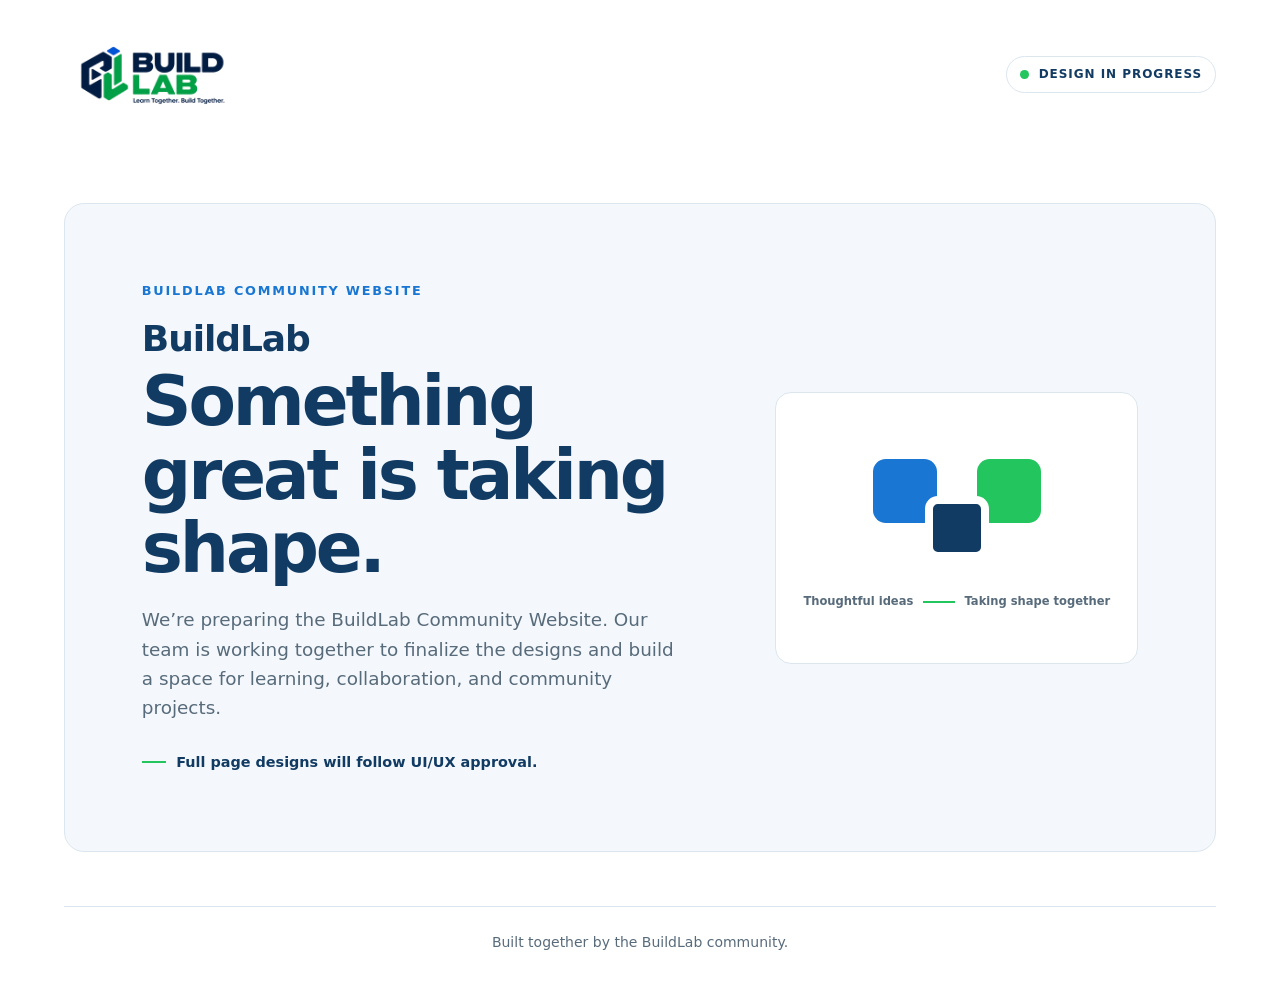
==== index.html @ 578b99a9 "Set up initial BuildLab website frontend" ====
<!doctype html>
<html lang="en">
  <head>
    <meta charset="utf-8">
    <meta name="viewport" content="width=device-width, initial-scale=1">
    <meta name="description" content="The BuildLab Community Website is being prepared while the team finalizes its designs.">
    <title>BuildLab Community Website | In Development</title>
    <link rel="stylesheet" href="css/style.css">
    <script src="js/script.js" defer></script>
  </head>
  <body>
    <div class="page-shell">
      <header class="site-header container">
        <a class="brand" href="index.html" aria-label="BuildLab home">
          <img src="assets/images/BUILD LAB LOGO.png" alt="BuildLab">
        </a>
        <span class="status-label">
          <span class="status-indicator" aria-hidden="true"></span>
          Design in progress
        </span>
      </header>

      <main class="container main-content">
        <section class="welcome-panel" aria-labelledby="welcome-title">
          <div class="welcome-copy">
            <p class="eyebrow">BuildLab Community Website</p>
            <h1>BuildLab</h1>
            <h2 class="welcome-title" id="welcome-title">Something great is taking shape.</h2>
            <p class="welcome-message">
              We’re preparing the BuildLab Community Website. Our team is working together to finalize the designs and build a space for learning, collaboration, and community projects.
            </p>
            <p class="approval-note">Full page designs will follow UI/UX approval.</p>
          </div>

          <div class="welcome-visual" aria-hidden="true">
            <div class="visual-mark visual-mark-blue"></div>
            <div class="visual-mark visual-mark-green"></div>
            <div class="visual-mark visual-mark-navy"></div>
            <div class="visual-caption">
              <span>Thoughtful ideas</span>
              <span class="caption-line"></span>
              <span>Taking shape together</span>
            </div>
          </div>
        </section>
      </main>

      <footer class="site-footer container">
        <p>Built together by the BuildLab community.</p>
      </footer>
    </div>
  </body>
</html>
---- css/style.css ----
:root {
  --color-navy: #123b63;
  --color-blue: #1976d2;
  --color-green: #22c55e;
  --color-white: #ffffff;
  --color-muted: #586b7b;
  --color-surface: #f4f8fc;
  --color-border: #dce6ef;

  color-scheme: light;
  font-family: system-ui, -apple-system, BlinkMacSystemFont, "Segoe UI", sans-serif;
  color: var(--color-navy);
  background-color: var(--color-white);
}

*,
*::before,
*::after {
  box-sizing: border-box;
}

body {
  min-height: 100vh;
  margin: 0;
  line-height: 1.6;
}

a {
  color: var(--color-blue);
}

a:focus-visible {
  outline: 3px solid var(--color-green);
  outline-offset: 4px;
}

.page-shell {
  display: flex;
  min-height: 100vh;
  min-height: 100svh;
  flex-direction: column;
}

.container {
  width: min(100% - 3rem, 72rem);
  margin-inline: auto;
}

.site-header {
  display: flex;
  min-height: 7.5rem;
  align-items: center;
  justify-content: space-between;
  gap: 1.5rem;
  padding-block: 1rem;
}

.brand {
  display: inline-flex;
  max-width: 11rem;
}

.brand img {
  display: block;
  width: 100%;
  height: auto;
}

.status-label {
  display: inline-flex;
  align-items: center;
  gap: 0.6rem;
  padding: 0.5rem 0.8rem;
  border: 1px solid var(--color-border);
  border-radius: 999px;
  background-color: var(--color-white);
  color: var(--color-navy);
  font-size: 0.75rem;
  font-weight: 700;
  letter-spacing: 0.08em;
  text-transform: uppercase;
}

.status-indicator {
  width: 0.55rem;
  height: 0.55rem;
  flex: 0 0 auto;
  border-radius: 50%;
  background-color: var(--color-green);
}

.main-content {
  display: grid;
  flex: 1;
  align-content: center;
  padding-block: clamp(2rem, 6vh, 4rem);
}

.welcome-panel {
  display: grid;
  grid-template-columns: minmax(0, 1.2fr) minmax(15rem, 0.8fr);
  align-items: center;
  gap: clamp(2rem, 7vw, 6rem);
  padding: clamp(2rem, 6vw, 5rem);
  border: 1px solid var(--color-border);
  border-radius: 1.25rem;
  background-color: var(--color-surface);
}

.welcome-copy {
  max-width: 40rem;
}

.eyebrow {
  margin: 0 0 1rem;
  color: var(--color-blue);
  font-size: 0.8rem;
  font-weight: 700;
  letter-spacing: 0.14em;
  text-transform: uppercase;
}

.welcome-copy h1 {
  margin: 0 0 0.4rem;
  font-size: clamp(1.75rem, 3vw, 2.25rem);
  letter-spacing: -0.03em;
  line-height: 1.15;
}

.welcome-title {
  max-width: 15ch;
  margin: 0 0 1.25rem;
  color: var(--color-navy);
  font-size: clamp(2.5rem, 5.4vw, 4.5rem);
  letter-spacing: -0.045em;
  line-height: 1.06;
}

h1 {
  max-width: 15ch;
  margin: 0 0 1.25rem;
  color: var(--color-navy);
  font-size: clamp(2.5rem, 5.4vw, 4.5rem);
  letter-spacing: -0.045em;
  line-height: 1.06;
}

.welcome-message {
  max-width: 58ch;
  margin: 0;
  color: var(--color-muted);
  font-size: clamp(1rem, 1.5vw, 1.15rem);
}

.approval-note {
  display: inline-flex;
  align-items: center;
  gap: 0.65rem;
  margin: 1.75rem 0 0;
  color: var(--color-navy);
  font-size: 0.9rem;
  font-weight: 600;
}

.approval-note::before {
  width: 1.5rem;
  height: 2px;
  background-color: var(--color-green);
  content: "";
}

.welcome-visual {
  display: grid;
  min-height: 17rem;
  grid-template-columns: repeat(6, 1fr);
  grid-template-rows: repeat(6, 1fr);
  align-items: center;
  justify-items: center;
  padding: 1.5rem;
  border: 1px solid var(--color-border);
  border-radius: 1rem;
  background-color: var(--color-white);
}

.visual-mark {
  width: clamp(2.5rem, 5vw, 4.25rem);
  aspect-ratio: 1;
  border-radius: 0.8rem;
}

.visual-mark-blue {
  grid-area: 2 / 2 / 4 / 4;
  background-color: var(--color-blue);
}

.visual-mark-green {
  grid-area: 2 / 4 / 4 / 6;
  background-color: var(--color-green);
}

.visual-mark-navy {
  grid-area: 3 / 3 / 5 / 5;
  border: 0.5rem solid var(--color-white);
  background-color: var(--color-navy);
}

.visual-caption {
  display: flex;
  grid-area: 5 / 1 / 7 / 7;
  align-items: center;
  justify-content: center;
  gap: 0.6rem;
  color: var(--color-muted);
  font-size: 0.72rem;
  font-weight: 600;
  text-align: center;
}

.caption-line {
  width: clamp(1rem, 3vw, 2rem);
  height: 2px;
  flex: 0 0 auto;
  background-color: var(--color-green);
}

.site-footer {
  padding-block: 1.5rem 2rem;
  border-top: 1px solid var(--color-border);
  color: var(--color-muted);
  font-size: 0.875rem;
  text-align: center;
}

.site-footer p {
  margin: 0;
}

.placeholder-content {
  width: min(100%, 48rem);
  justify-self: center;
  padding: clamp(2rem, 6vw, 4rem);
  border: 1px solid var(--color-border);
  border-radius: 1.25rem;
  background-color: var(--color-surface);
}

.placeholder-content h1 {
  font-size: clamp(2.25rem, 5vw, 3.5rem);
}

.placeholder-content p:last-child {
  margin: 0;
  color: var(--color-muted);
  font-size: 1.05rem;
}

@media (max-width: 48rem) {
  .welcome-panel {
    grid-template-columns: 1fr;
  }

  .welcome-visual {
    min-height: 14rem;
  }
}

@media (max-width: 36rem) {
  .container {
    width: min(100% - 2rem, 72rem);
  }

  .site-header {
    min-height: 6.25rem;
    align-items: center;
  }

  .brand {
    max-width: 8.5rem;
  }

  .status-label {
    gap: 0.45rem;
    padding: 0.45rem 0.6rem;
    font-size: 0.65rem;
    letter-spacing: 0.05em;
  }

  .main-content {
    padding-block: 1.5rem 2.5rem;
  }

  .welcome-panel {
    gap: 2rem;
    padding: 1.5rem;
    border-radius: 1rem;
  }

  .welcome-visual {
    min-height: 12rem;
    padding: 1rem;
  }

  .visual-caption {
    flex-wrap: wrap;
    font-size: 0.68rem;
  }

  .placeholder-content {
    padding: 1.5rem;
  }
}
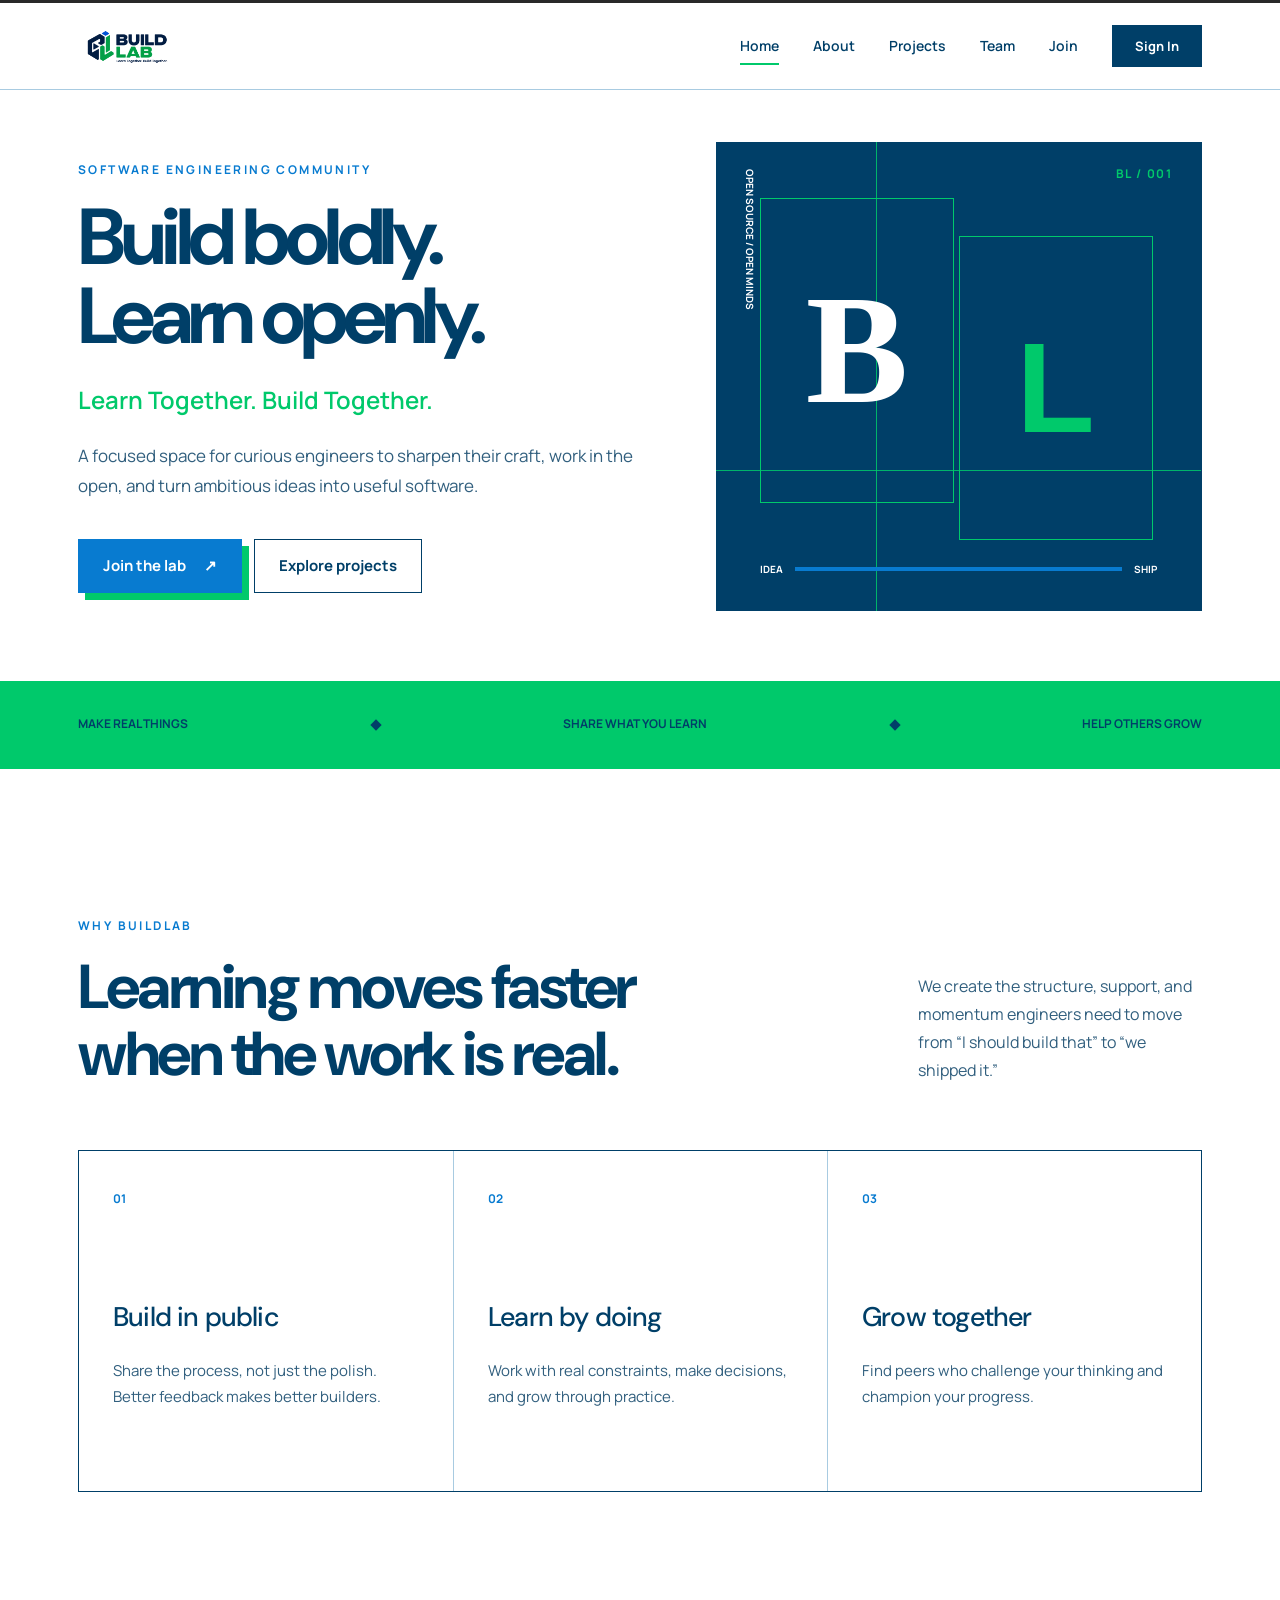
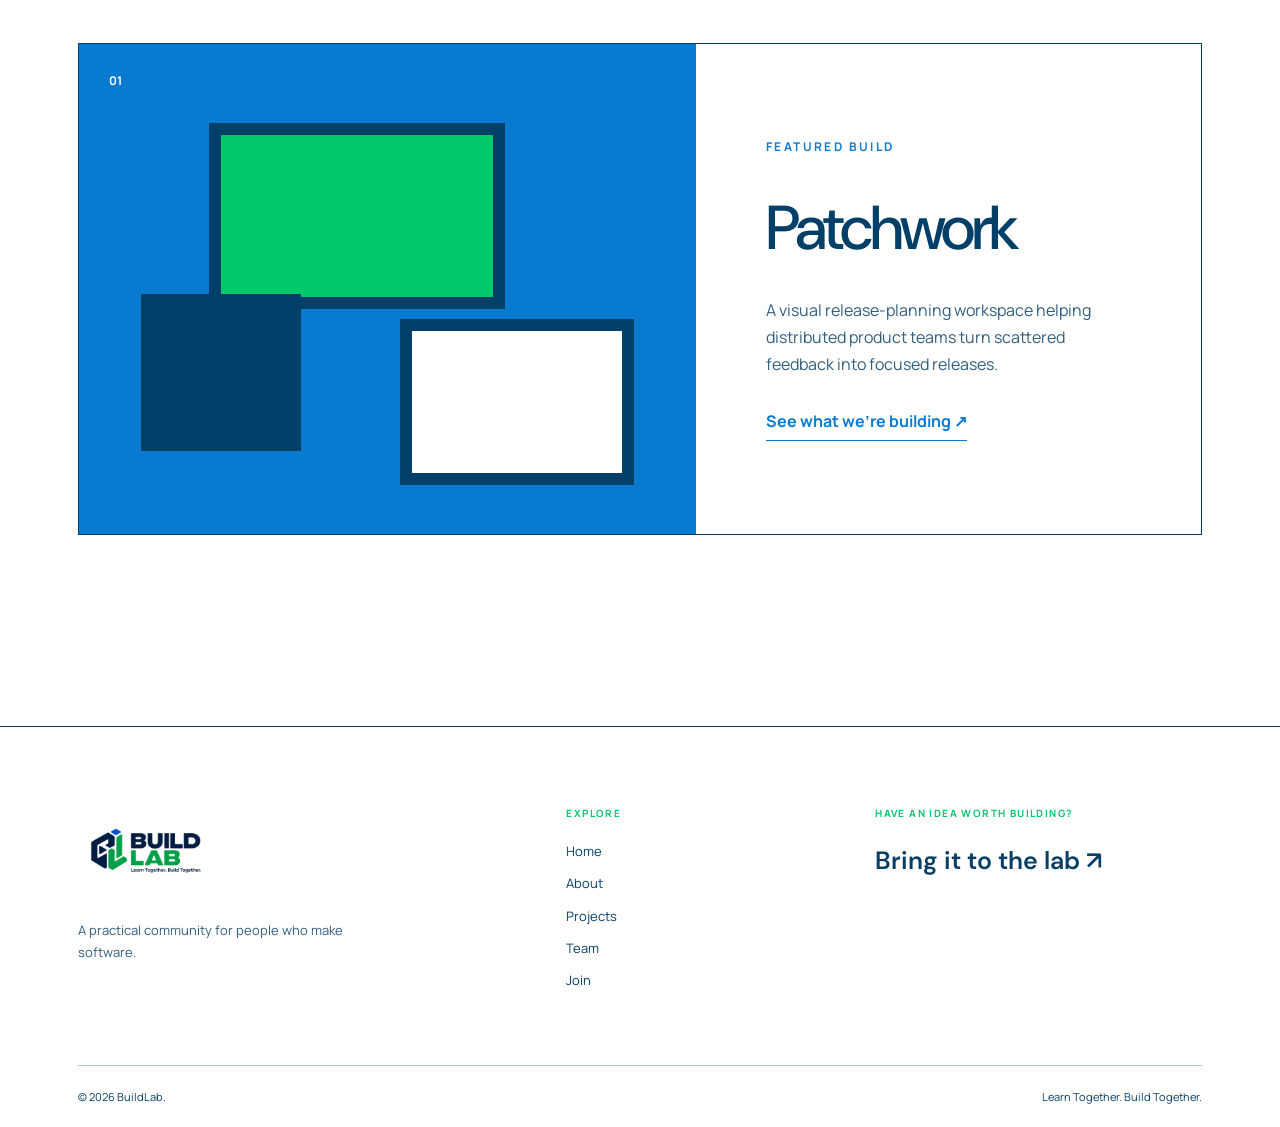
==== commit dd3ea097: "Build responsive homepage and shared CSS system" ====
--- a/index.html
+++ b/index.html
@@ -3,51 +3,67 @@
   <head>
     <meta charset="utf-8">
     <meta name="viewport" content="width=device-width, initial-scale=1">
-    <meta name="description" content="The BuildLab Community Website is being prepared while the team finalizes its designs.">
-    <title>BuildLab Community Website | In Development</title>
+    <meta name="description" content="BuildLab is a practical software engineering community where people learn openly and build real products together.">
+    <title>BuildLab — Learn Together. Build Together.</title>
+    <link rel="preconnect" href="https://fonts.googleapis.com">
+    <link rel="preconnect" href="https://fonts.gstatic.com" crossorigin>
+    <link href="https://fonts.googleapis.com/css2?family=DM+Sans:wght@400;500;600;700&family=Manrope:wght@400;500;600;700&display=swap" rel="stylesheet">
     <link rel="stylesheet" href="css/style.css">
     <script src="js/script.js" defer></script>
   </head>
-  <body>
-    <div class="page-shell">
-      <header class="site-header container">
-        <a class="brand" href="index.html" aria-label="BuildLab home">
-          <img src="assets/images/BUILD LAB LOGO.png" alt="BuildLab">
-        </a>
-        <span class="status-label">
-          <span class="status-indicator" aria-hidden="true"></span>
-          Design in progress
-        </span>
-      </header>
-
-      <main class="container main-content">
-        <section class="welcome-panel" aria-labelledby="welcome-title">
-          <div class="welcome-copy">
-            <p class="eyebrow">BuildLab Community Website</p>
-            <h1>BuildLab</h1>
-            <h2 class="welcome-title" id="welcome-title">Something great is taking shape.</h2>
-            <p class="welcome-message">
-              We’re preparing the BuildLab Community Website. Our team is working together to finalize the designs and build a space for learning, collaboration, and community projects.
-            </p>
-            <p class="approval-note">Full page designs will follow UI/UX approval.</p>
+  <body class="home-page">
+    <a class="skip-link" href="#main-content">Skip to content</a>
+    <header class="bl-header">
+      <div class="bl-container bl-header__inner">
+        <a class="bl-logo" href="index.html" aria-label="BuildLab home"><img src="assets/images/BUILD LAB LOGO.png" alt="BuildLab — Learn Together. Build Together."></a>
+        <button class="bl-menu-toggle" type="button" aria-expanded="false" aria-controls="primary-navigation"><span class="sr-only">Open navigation</span><span></span><span></span><span></span></button>
+        <nav class="bl-nav" id="primary-navigation" aria-label="Primary navigation">
+          <a class="bl-nav__link is-active" href="index.html" aria-current="page">Home</a><a class="bl-nav__link" href="about.html">About</a><a class="bl-nav__link" href="projects.html">Projects</a><a class="bl-nav__link" href="team.html">Team</a><a class="bl-nav__link" href="join.html">Join</a><a class="bl-button bl-button--nav" href="join.html">Sign In</a>
+        </nav>
+      </div>
+    </header>
+    <main id="main-content">
+      <section class="bl-hero bl-section">
+        <div class="bl-container bl-hero__grid">
+          <div class="bl-hero__copy">
+            <p class="bl-kicker">Software engineering community</p>
+            <h1>Build boldly.<br>Learn openly.</h1>
+            <p class="bl-hero__tagline">Learn Together. Build Together.</p>
+            <p class="bl-hero__description">A focused space for curious engineers to sharpen their craft, work in the open, and turn ambitious ideas into useful software.</p>
+            <div class="bl-actions"><a class="bl-button bl-button--primary" href="join.html">Join the lab <span aria-hidden="true">↗</span></a><a class="bl-button bl-button--secondary" href="projects.html">Explore projects</a></div>
           </div>
-
-          <div class="welcome-visual" aria-hidden="true">
-            <div class="visual-mark visual-mark-blue"></div>
-            <div class="visual-mark visual-mark-green"></div>
-            <div class="visual-mark visual-mark-navy"></div>
-            <div class="visual-caption">
-              <span>Thoughtful ideas</span>
-              <span class="caption-line"></span>
-              <span>Taking shape together</span>
-            </div>
+          <div class="bl-hero-art" aria-hidden="true">
+            <span class="bl-hero-art__code">BL / 001</span><span class="bl-hero-art__side">Open source / open minds</span>
+            <div class="bl-hero-art__tile bl-hero-art__tile--b"><span>B</span></div><div class="bl-hero-art__tile bl-hero-art__tile--l"><span>L</span></div>
+            <div class="bl-hero-art__axis"><span>Idea</span><i></i><span>Ship</span></div>
           </div>
-        </section>
-      </main>
-
-      <footer class="site-footer container">
-        <p>Built together by the BuildLab community.</p>
-      </footer>
-    </div>
+        </div>
+      </section>
+      <div class="bl-principles" aria-label="BuildLab principles"><div class="bl-container bl-principles__inner"><span>Make real things</span><i aria-hidden="true"></i><span>Share what you learn</span><i aria-hidden="true"></i><span>Help others grow</span></div></div>
+      <section class="bl-section bl-why" aria-labelledby="why-title">
+        <div class="bl-container">
+          <div class="bl-section-heading"><div><p class="bl-kicker">Why BuildLab</p><h2 id="why-title">Learning moves faster<br>when the work is real.</h2></div><p>We create the structure, support, and momentum engineers need to move from “I should build that” to “we shipped it.”</p></div>
+          <div class="bl-value-grid">
+            <article class="bl-value-card"><span class="bl-value-card__number">01</span><h3>Build in public</h3><p>Share the process, not just the polish. Better feedback makes better builders.</p></article>
+            <article class="bl-value-card"><span class="bl-value-card__number">02</span><h3>Learn by doing</h3><p>Work with real constraints, make decisions, and grow through practice.</p></article>
+            <article class="bl-value-card"><span class="bl-value-card__number">03</span><h3>Grow together</h3><p>Find peers who challenge your thinking and champion your progress.</p></article>
+          </div>
+        </div>
+      </section>
+      <section class="bl-section bl-featured" aria-labelledby="featured-title">
+        <div class="bl-container"><article class="bl-feature-card">
+          <div class="bl-feature-card__visual" aria-hidden="true"><span class="bl-feature-card__number">01</span><div class="bl-shape bl-shape--green"></div><div class="bl-shape bl-shape--navy"></div><div class="bl-shape bl-shape--outline"></div></div>
+          <div class="bl-feature-card__content"><p class="bl-kicker">Featured build</p><h2 id="featured-title">Patchwork</h2><p>A visual release-planning workspace helping distributed product teams turn scattered feedback into focused releases.</p><a class="bl-text-link" href="projects.html">See what we’re building <span aria-hidden="true">↗</span></a></div>
+        </article></div>
+      </section>
+    </main>
+    <footer class="bl-footer">
+      <div class="bl-container bl-footer__grid">
+        <div class="bl-footer__brand"><img src="assets/images/BUILD LAB LOGO.png" alt="BuildLab"><p>A practical community for people who make software.</p></div>
+        <div class="bl-footer__links"><p class="bl-footer__label">Explore</p><a href="index.html">Home</a><a href="about.html">About</a><a href="projects.html">Projects</a><a href="team.html">Team</a><a href="join.html">Join</a></div>
+        <div class="bl-footer__cta"><p class="bl-footer__label">Have an idea worth building?</p><a href="join.html">Bring it to the lab <span aria-hidden="true">↗</span></a></div>
+      </div>
+      <div class="bl-container bl-footer__bottom"><span>© 2026 BuildLab.</span><span>Learn Together. Build Together.</span></div>
+    </footer>
   </body>
 </html>
--- a/css/style.css
+++ b/css/style.css
@@ -1,311 +1,1589 @@
+/* =========================
+   1. RESET AND VARIABLES
+========================= */
+
 :root {
-  --color-navy: #123b63;
-  --color-blue: #1976d2;
-  --color-green: #22c55e;
-  --color-white: #ffffff;
-  --color-muted: #586b7b;
-  --color-surface: #f4f8fc;
-  --color-border: #dce6ef;
-
-  color-scheme: light;
-  font-family: system-ui, -apple-system, BlinkMacSystemFont, "Segoe UI", sans-serif;
-  color: var(--color-navy);
-  background-color: var(--color-white);
-}
-
-*,
-*::before,
-*::after {
-  box-sizing: border-box;
+    --bg: #F3F7FC;
+    --surface: #FFFFFF;
+    --purple: #2378CC;
+    --violet: #155E9B;
+    --blue: #2378CC;
+    --pink: #22C55E;
+    --text: #153B5C;
+    --muted: #637789;
+    --border: rgba(21, 59, 92, 0.16);
+}
+
+* {
+    margin: 0;
+    padding: 0;
+    box-sizing: border-box;
+}
+
+html {
+    scroll-behavior: smooth;
 }
 
 body {
-  min-height: 100vh;
-  margin: 0;
-  line-height: 1.6;
+    background: var(--bg);
+    color: var(--text);
+    font-family: Arial, sans-serif;
+    overflow-x: hidden;
 }
 
 a {
-  color: var(--color-blue);
-}
-
-a:focus-visible {
-  outline: 3px solid var(--color-green);
-  outline-offset: 4px;
-}
-
-.page-shell {
-  display: flex;
-  min-height: 100vh;
-  min-height: 100svh;
-  flex-direction: column;
-}
-
-.container {
-  width: min(100% - 3rem, 72rem);
-  margin-inline: auto;
-}
-
-.site-header {
-  display: flex;
-  min-height: 7.5rem;
-  align-items: center;
-  justify-content: space-between;
-  gap: 1.5rem;
-  padding-block: 1rem;
-}
-
-.brand {
-  display: inline-flex;
-  max-width: 11rem;
-}
-
-.brand img {
-  display: block;
-  width: 100%;
-  height: auto;
-}
-
-.status-label {
-  display: inline-flex;
-  align-items: center;
-  gap: 0.6rem;
-  padding: 0.5rem 0.8rem;
-  border: 1px solid var(--color-border);
-  border-radius: 999px;
-  background-color: var(--color-white);
-  color: var(--color-navy);
-  font-size: 0.75rem;
-  font-weight: 700;
-  letter-spacing: 0.08em;
-  text-transform: uppercase;
-}
-
-.status-indicator {
-  width: 0.55rem;
-  height: 0.55rem;
-  flex: 0 0 auto;
-  border-radius: 50%;
-  background-color: var(--color-green);
-}
-
-.main-content {
-  display: grid;
-  flex: 1;
-  align-content: center;
-  padding-block: clamp(2rem, 6vh, 4rem);
-}
-
-.welcome-panel {
-  display: grid;
-  grid-template-columns: minmax(0, 1.2fr) minmax(15rem, 0.8fr);
-  align-items: center;
-  gap: clamp(2rem, 7vw, 6rem);
-  padding: clamp(2rem, 6vw, 5rem);
-  border: 1px solid var(--color-border);
-  border-radius: 1.25rem;
-  background-color: var(--color-surface);
-}
-
-.welcome-copy {
-  max-width: 40rem;
+    color: inherit;
+    text-decoration: none;
+}
+
+button,
+a {
+    -webkit-tap-highlight-color: transparent;
+}
+
+/* =========================
+   2. NAVIGATION
+========================= */
+
+.navbar {
+    width: 100%;
+    min-height: 82px;
+    padding: 20px 7%;
+    display: flex;
+    align-items: center;
+    justify-content: space-between;
+    gap: 25px;
+    position: relative;
+    z-index: 10;
+    border-bottom: 1px solid rgba(21, 59, 92, 0.10);
+}
+
+.logo {
+    display: flex;
+    align-items: center;
+    gap: 9px;
+    font-size: 23px;
+    font-weight: 700;
+    letter-spacing: -1px;
+}
+
+.logo-symbol {
+    color: var(--purple);
+    font-size: 32px;
+    text-shadow: 0 0 20px rgba(35, 120, 204, 0.25);
+}
+
+.nav-links {
+    display: flex;
+    align-items: center;
+    gap: 30px;
+}
+
+.nav-links a {
+    color: var(--muted);
+    font-size: 13px;
+    transition: color 0.3s ease;
+}
+
+.nav-links a:hover,
+.nav-links a.active {
+    color: var(--blue);
+}
+
+.nav-links a.active {
+    border-bottom: 2px solid var(--pink);
+    padding-bottom: 7px;
+}
+
+.nav-cta {
+    border: 1px solid var(--purple);
+    padding: 11px 20px;
+    border-radius: 30px;
+    font-size: 12px;
+    transition: 0.3s ease;
+}
+
+.nav-cta:hover {
+    background: var(--purple);
+    color: #FFFFFF;
+    box-shadow: 0 0 25px rgba(35, 120, 204, 0.2);
+}
+
+/* =========================
+   3. HERO LAYOUT
+========================= */
+
+.hero {
+    min-height: 620px;
+    position: relative;
+    isolation: isolate;
+    display: grid;
+    grid-template-columns: 1fr 1fr;
+    align-items: center;
+    padding: 65px 7%;
+    gap: 30px;
+    overflow: hidden;
+}
+
+.hero::before {
+    content: "";
+    position: absolute;
+    inset: 0;
+    z-index: -2;
+    background:
+        radial-gradient(
+            ellipse at 75% 45%,
+            rgba(35, 120, 204, 0.12),
+            transparent 45%
+        ),
+        radial-gradient(
+            ellipse at 10% 80%,
+            rgba(34, 197, 94, 0.08),
+            transparent 40%
+        );
+}
+
+.hero-content {
+    position: relative;
+    z-index: 2;
+    max-width: 560px;
 }
 
 .eyebrow {
-  margin: 0 0 1rem;
-  color: var(--color-blue);
-  font-size: 0.8rem;
-  font-weight: 700;
-  letter-spacing: 0.14em;
-  text-transform: uppercase;
-}
-
-.welcome-copy h1 {
-  margin: 0 0 0.4rem;
-  font-size: clamp(1.75rem, 3vw, 2.25rem);
-  letter-spacing: -0.03em;
-  line-height: 1.15;
-}
-
-.welcome-title {
-  max-width: 15ch;
-  margin: 0 0 1.25rem;
-  color: var(--color-navy);
-  font-size: clamp(2.5rem, 5.4vw, 4.5rem);
-  letter-spacing: -0.045em;
-  line-height: 1.06;
-}
-
-h1 {
-  max-width: 15ch;
-  margin: 0 0 1.25rem;
-  color: var(--color-navy);
-  font-size: clamp(2.5rem, 5.4vw, 4.5rem);
-  letter-spacing: -0.045em;
-  line-height: 1.06;
-}
-
-.welcome-message {
-  max-width: 58ch;
-  margin: 0;
-  color: var(--color-muted);
-  font-size: clamp(1rem, 1.5vw, 1.15rem);
-}
-
-.approval-note {
-  display: inline-flex;
-  align-items: center;
-  gap: 0.65rem;
-  margin: 1.75rem 0 0;
-  color: var(--color-navy);
-  font-size: 0.9rem;
-  font-weight: 600;
-}
-
-.approval-note::before {
-  width: 1.5rem;
-  height: 2px;
-  background-color: var(--color-green);
-  content: "";
-}
-
-.welcome-visual {
-  display: grid;
-  min-height: 17rem;
-  grid-template-columns: repeat(6, 1fr);
-  grid-template-rows: repeat(6, 1fr);
-  align-items: center;
-  justify-items: center;
-  padding: 1.5rem;
-  border: 1px solid var(--color-border);
-  border-radius: 1rem;
-  background-color: var(--color-white);
-}
-
-.visual-mark {
-  width: clamp(2.5rem, 5vw, 4.25rem);
-  aspect-ratio: 1;
-  border-radius: 0.8rem;
-}
-
-.visual-mark-blue {
-  grid-area: 2 / 2 / 4 / 4;
-  background-color: var(--color-blue);
-}
-
-.visual-mark-green {
-  grid-area: 2 / 4 / 4 / 6;
-  background-color: var(--color-green);
-}
-
-.visual-mark-navy {
-  grid-area: 3 / 3 / 5 / 5;
-  border: 0.5rem solid var(--color-white);
-  background-color: var(--color-navy);
-}
-
-.visual-caption {
-  display: flex;
-  grid-area: 5 / 1 / 7 / 7;
-  align-items: center;
-  justify-content: center;
-  gap: 0.6rem;
-  color: var(--color-muted);
-  font-size: 0.72rem;
-  font-weight: 600;
-  text-align: center;
-}
-
-.caption-line {
-  width: clamp(1rem, 3vw, 2rem);
-  height: 2px;
-  flex: 0 0 auto;
-  background-color: var(--color-green);
-}
-
-.site-footer {
-  padding-block: 1.5rem 2rem;
-  border-top: 1px solid var(--color-border);
-  color: var(--color-muted);
-  font-size: 0.875rem;
-  text-align: center;
-}
-
-.site-footer p {
-  margin: 0;
-}
-
-.placeholder-content {
-  width: min(100%, 48rem);
-  justify-self: center;
-  padding: clamp(2rem, 6vw, 4rem);
-  border: 1px solid var(--color-border);
-  border-radius: 1.25rem;
-  background-color: var(--color-surface);
-}
-
-.placeholder-content h1 {
-  font-size: clamp(2.25rem, 5vw, 3.5rem);
-}
-
-.placeholder-content p:last-child {
-  margin: 0;
-  color: var(--color-muted);
-  font-size: 1.05rem;
-}
-
-@media (max-width: 48rem) {
-  .welcome-panel {
-    grid-template-columns: 1fr;
-  }
-
-  .welcome-visual {
-    min-height: 14rem;
-  }
-}
-
-@media (max-width: 36rem) {
-  .container {
-    width: min(100% - 2rem, 72rem);
-  }
-
-  .site-header {
-    min-height: 6.25rem;
-    align-items: center;
-  }
-
-  .brand {
-    max-width: 8.5rem;
-  }
-
-  .status-label {
-    gap: 0.45rem;
-    padding: 0.45rem 0.6rem;
-    font-size: 0.65rem;
-    letter-spacing: 0.05em;
-  }
-
-  .main-content {
-    padding-block: 1.5rem 2.5rem;
-  }
-
-  .welcome-panel {
-    gap: 2rem;
-    padding: 1.5rem;
-    border-radius: 1rem;
-  }
-
-  .welcome-visual {
-    min-height: 12rem;
-    padding: 1rem;
-  }
-
-  .visual-caption {
+    color: #2378CC;
+    font-size: 10px;
+    letter-spacing: 3px;
+    font-weight: bold;
+    margin-bottom: 27px;
+    display: flex;
+    align-items: center;
+    gap: 10px;
+}
+
+.status-dot {
+    width: 7px;
+    height: 7px;
+    border-radius: 50%;
+    background: #22C55E;
+    box-shadow: 0 0 14px rgba(34, 197, 94, 0.4);
+    animation: pulse 2s infinite;
+}
+
+.hero h1 {
+    font-size: clamp(42px, 5vw, 67px);
+    line-height: 1.08;
+    letter-spacing: -3px;
+    font-weight: 700;
+    color: #153B5C;
+}
+
+.hero h1 span {
+    background: linear-gradient(
+        100deg,
+        #2378CC,
+        #155E9B,
+        #22C55E
+    );
+    -webkit-background-clip: text;
+    background-clip: text;
+    color: transparent;
+}
+
+.hero-description {
+    color: var(--muted);
+    font-size: 15px;
+    line-height: 1.9;
+    margin-top: 25px;
+    max-width: 450px;
+}
+
+.hero-actions {
+    display: flex;
+    align-items: center;
     flex-wrap: wrap;
-    font-size: 0.68rem;
-  }
-
-  .placeholder-content {
-    padding: 1.5rem;
-  }
-}
+    gap: 22px;
+    margin-top: 30px;
+}
+
+.primary-btn {
+    display: inline-flex;
+    gap: 20px;
+    align-items: center;
+    background: linear-gradient(
+        100deg,
+        var(--violet),
+        var(--purple)
+    );
+    color: #FFFFFF;
+    border-radius: 30px;
+    padding: 15px 22px;
+    font-size: 12px;
+    font-weight: bold;
+    box-shadow: 0 0 30px rgba(35, 120, 204, 0.15);
+    transition: transform 0.3s, box-shadow 0.3s;
+}
+
+.primary-btn:hover {
+    transform: translateY(-3px);
+    box-shadow: 0 0 35px rgba(34, 197, 94, 0.22);
+}
+
+.secondary-btn {
+    display: flex;
+    align-items: center;
+    gap: 10px;
+    font-size: 12px;
+    color: #425C72;
+}
+
+.play-icon {
+    display: grid;
+    place-items: center;
+    width: 36px;
+    height: 36px;
+    border: 1px solid rgba(21, 59, 92, 0.3);
+    border-radius: 50%;
+    font-size: 10px;
+    transition: 0.3s;
+}
+
+.secondary-btn:hover .play-icon {
+    border-color: var(--pink);
+    color: var(--pink);
+}
+
+.hero-note {
+    display: flex;
+    align-items: center;
+    gap: 12px;
+    color: #637789;
+    font-size: 9px;
+    letter-spacing: 2px;
+    margin-top: 48px;
+}
+
+.note-line {
+    width: 32px;
+    height: 1px;
+    background: var(--pink);
+}
+
+/* =========================
+   4. ABSTRACT UNIVERSE
+========================= */
+
+.universe {
+    position: relative;
+    width: 100%;
+    max-width: 550px;
+    height: 450px;
+    justify-self: center;
+    perspective: 900px;
+}
+
+.portal {
+    position: absolute;
+    width: 220px;
+    height: 320px;
+    left: 50%;
+    top: 48%;
+    transform: translate(-50%, -50%) rotate(-7deg);
+    border: 2px solid rgba(35, 120, 204, 0.65);
+    border-radius: 50% 50% 15% 15%;
+    padding: 10px;
+    background: linear-gradient(
+        145deg,
+        rgba(35, 120, 204, 0.15),
+        rgba(34, 197, 94, 0.04)
+    );
+    box-shadow:
+        0 0 20px rgba(35, 120, 204, 0.18),
+        0 0 70px rgba(21, 94, 155, 0.12),
+        inset 0 0 35px rgba(35, 120, 204, 0.08);
+    animation: portal-float 5s ease-in-out infinite;
+}
+
+.portal-inner {
+    width: 100%;
+    height: 100%;
+    display: grid;
+    place-items: center;
+    border: 1px solid rgba(35, 120, 204, 0.4);
+    border-radius: inherit;
+    background:
+        radial-gradient(
+            ellipse at center,
+            rgba(35, 120, 204, 0.22),
+            rgba(34, 197, 94, 0.08) 45%,
+            transparent 75%
+        );
+    box-shadow: inset 0 0 45px rgba(35, 120, 204, 0.12);
+}
+
+.portal-symbol {
+    font-size: 85px;
+    color: #2378CC;
+    text-shadow:
+        0 0 15px rgba(35, 120, 204, 0.4),
+        0 0 45px rgba(34, 197, 94, 0.2);
+    animation: symbol-spin 18s linear infinite;
+}
+
+.orbit {
+    position: absolute;
+    left: 50%;
+    top: 48%;
+    border: 1px solid rgba(35, 120, 204, 0.4);
+    border-radius: 50%;
+    transform: translate(-50%, -50%) rotate(-25deg);
+}
+
+.orbit-one {
+    width: 390px;
+    height: 130px;
+    box-shadow: 0 0 15px rgba(35, 120, 204, 0.08);
+}
+
+.orbit-two {
+    width: 450px;
+    height: 200px;
+    transform: translate(-50%, -50%) rotate(45deg);
+    border-color: rgba(34, 197, 94, 0.35);
+}
+
+.planet {
+    position: absolute;
+    border-radius: 50%;
+}
+
+.planet-one {
+    width: 52px;
+    height: 52px;
+    left: 12%;
+    top: 20%;
+    background: radial-gradient(
+        circle at 30% 30%,
+        #93C5FD,
+        #2378CC 40%,
+        #155E9B 75%
+    );
+    box-shadow: 0 0 25px rgba(35, 120, 204, 0.2);
+    animation: planet-float 6s ease-in-out infinite;
+}
+
+.planet-two {
+    width: 23px;
+    height: 23px;
+    right: 12%;
+    bottom: 22%;
+    background: radial-gradient(circle at 30% 30%, #86EFAC, #22C55E);
+    box-shadow: 0 0 22px rgba(34, 197, 94, 0.25);
+    animation: planet-float 4s ease-in-out infinite reverse;
+}
+
+/* Floating interface cards */
+
+.floating-card {
+    position: absolute;
+    z-index: 3;
+    border: 1px solid var(--border);
+    border-radius: 14px;
+    background: rgba(255, 255, 255, 0.92);
+    backdrop-filter: blur(15px);
+    box-shadow: 0 15px 40px rgba(21, 59, 92, 0.08);
+}
+
+.code-card {
+    top: 16%;
+    left: 0;
+    padding: 18px;
+    display: flex;
+    flex-direction: column;
+    gap: 10px;
+    transform: rotate(-6deg);
+    animation: card-float 5s ease-in-out infinite;
+}
+
+.card-label {
+    color: #637789;
+    font-size: 8px;
+    letter-spacing: 2px;
+    margin-bottom: 5px;
+}
+
+.code-card code {
+    color: #2378CC;
+    font-size: 12px;
+}
+
+.code-card code:last-child {
+    color: #16A34A;
+}
+
+.vision-card {
+    right: 0;
+    bottom: 17%;
+    padding: 19px;
+    min-width: 180px;
+    transform: rotate(5deg);
+    animation: card-float 6s ease-in-out infinite reverse;
+}
+
+.vision-icon {
+    color: #2378CC;
+    font-size: 22px;
+}
+
+.vision-card p {
+    margin-top: 9px;
+    font-size: 12px;
+    color: var(--muted);
+}
+
+.vision-card strong {
+    color: #153B5C;
+}
+
+.universe-caption {
+    position: absolute;
+    bottom: 2%;
+    left: 50%;
+    transform: translateX(-50%);
+    display: flex;
+    align-items: center;
+    gap: 9px;
+    white-space: nowrap;
+    color: #637789;
+    font-size: 8px;
+    letter-spacing: 2px;
+}
+
+.universe-caption span {
+    width: 6px;
+    height: 6px;
+    border-radius: 50%;
+    background: #22C55E;
+    box-shadow: 0 0 12px rgba(34, 197, 94, 0.35);
+}
+
+.hero-bottom-glow {
+    position: absolute;
+    bottom: -170px;
+    left: 30%;
+    width: 500px;
+    height: 220px;
+    background: rgba(35, 120, 204, 0.1);
+    filter: blur(90px);
+    pointer-events: none;
+}
+
+/* =========================
+   5. ANIMATIONS
+========================= */
+
+@keyframes pulse {
+    0%, 100% {
+        opacity: 1;
+        transform: scale(1);
+    }
+
+    50% {
+        opacity: 0.5;
+        transform: scale(0.8);
+    }
+}
+
+@keyframes portal-float {
+    0%, 100% {
+        margin-top: 0;
+    }
+
+    50% {
+        margin-top: -12px;
+    }
+}
+
+@keyframes planet-float {
+    0%, 100% {
+        translate: 0 0;
+    }
+
+    50% {
+        translate: 0 -18px;
+    }
+}
+
+@keyframes card-float {
+    0%, 100% {
+        translate: 0 0;
+    }
+
+    50% {
+        translate: 0 -10px;
+    }
+}
+
+@keyframes symbol-spin {
+    from {
+        rotate: 0deg;
+    }
+
+    to {
+        rotate: 360deg;
+    }
+}
+
+/* =========================
+   6. RESPONSIVE DESIGN
+========================= */
+
+@media (max-width: 900px) {
+    .navbar {
+        padding: 18px 5%;
+    }
+
+    .nav-links {
+        gap: 16px;
+    }
+
+    .hero {
+        padding: 55px 5%;
+        gap: 10px;
+    }
+
+    .hero h1 {
+        font-size: 48px;
+    }
+
+    .universe {
+        transform: scale(0.85);
+        transform-origin: center;
+    }
+
+    .nav-cta {
+        display: none;
+    }
+}
+
+@media (max-width: 650px) {
+    .navbar {
+        min-height: auto;
+        flex-wrap: wrap;
+        gap: 18px;
+    }
+
+    .logo {
+        font-size: 21px;
+    }
+
+    .nav-links {
+        order: 2;
+        width: 100%;
+        justify-content: space-between;
+        gap: 10px;
+    }
+
+    .nav-links a {
+        font-size: 11px;
+    }
+
+    .hero {
+        grid-template-columns: 1fr;
+        padding: 55px 6% 35px;
+        gap: 10px;
+    }
+
+    .hero h1 {
+        font-size: clamp(43px, 11vw, 60px);
+        letter-spacing: -2px;
+    }
+
+    .hero-description {
+        font-size: 14px;
+    }
+
+    .hero-note {
+        font-size: 8px;
+        margin-top: 35px;
+    }
+
+    .universe {
+        width: 100%;
+        height: 370px;
+        transform: none;
+        margin-top: 15px;
+    }
+
+    .portal {
+        width: 170px;
+        height: 250px;
+    }
+
+    .portal-symbol {
+        font-size: 65px;
+    }
+
+    .orbit-one {
+        width: 290px;
+        height: 100px;
+    }
+
+    .orbit-two {
+        width: 320px;
+        height: 160px;
+    }
+
+    .code-card {
+        left: 0;
+        top: 13%;
+        padding: 12px;
+    }
+
+    .code-card code {
+        font-size: 10px;
+    }
+
+    .vision-card {
+        right: 0;
+        bottom: 16%;
+        min-width: 145px;
+        padding: 13px;
+    }
+
+    .vision-card p {
+        font-size: 10px;
+    }
+}
+
+@media (prefers-reduced-motion: reduce) {
+    *,
+    *::before,
+    *::after {
+        animation-duration: 0.01ms !important;
+        animation-iteration-count: 1 !important;
+        scroll-behavior: auto !important;
+    }
+}
+
+/* =========================
+   7. MISSION SECTION
+========================= */
+
+.mission-section {
+    position: relative;
+    padding: 100px 7%;
+    display: grid;
+    grid-template-columns: 0.85fr 1.5fr;
+    gap: 65px;
+    align-items: center;
+    border-top: 1px solid rgba(21, 59, 92, 0.10);
+    background:
+        radial-gradient(
+            ellipse at 15% 30%,
+            rgba(35, 120, 204, 0.08),
+            transparent 45%
+        ),
+        var(--bg);
+}
+
+.mission-intro {
+    max-width: 390px;
+}
+
+.section-label {
+    color: #2378CC;
+    font-size: 10px;
+    letter-spacing: 3px;
+    margin-bottom: 25px;
+}
+
+.section-label span {
+    margin-right: 8px;
+    font-size: 15px;
+}
+
+.mission-intro h2 {
+    font-size: clamp(30px, 3vw, 43px);
+    line-height: 1.2;
+    letter-spacing: -1.7px;
+}
+
+.mission-intro h2 span {
+    color: #2378CC;
+}
+
+.mission-description {
+    margin-top: 22px;
+    color: var(--muted);
+    line-height: 1.9;
+    font-size: 13px;
+}
+
+.text-link {
+    display: inline-flex;
+    gap: 14px;
+    align-items: center;
+    margin-top: 25px;
+    color: #155E9B;
+    font-size: 12px;
+    transition: gap 0.3s ease;
+}
+
+.text-link:hover {
+    gap: 22px;
+}
+
+.mission-decoration {
+    display: flex;
+    gap: 15px;
+    align-items: center;
+    margin-top: 45px;
+}
+
+.decoration-line {
+    display: block;
+    height: 50px;
+    width: 2px;
+    background: linear-gradient(
+        to bottom,
+        #22C55E,
+        transparent
+    );
+}
+
+.mission-decoration p {
+    color: #2378CC;
+    font-size: 10px;
+    line-height: 1.8;
+    letter-spacing: 2px;
+}
+
+/* Mission cards */
+
+.mission-cards {
+    display: grid;
+    grid-template-columns: repeat(3, minmax(0, 1fr));
+    gap: 16px;
+}
+
+.mission-card {
+    position: relative;
+    min-height: 310px;
+    padding: 23px 19px;
+    display: flex;
+    flex-direction: column;
+    border: 1px solid rgba(21, 59, 92, 0.14);
+    border-radius: 15px;
+    background: linear-gradient(
+        145deg,
+        #FFFFFF,
+        #EDF4FB
+    );
+    overflow: hidden;
+    transition:
+        transform 0.35s ease,
+        border-color 0.35s ease,
+        box-shadow 0.35s ease;
+}
+
+.mission-card::before {
+    content: "";
+    position: absolute;
+    width: 140px;
+    height: 140px;
+    top: -80px;
+    right: -70px;
+    border-radius: 50%;
+    background: var(--card-glow);
+    filter: blur(55px);
+    opacity: 0.25;
+    transition: opacity 0.35s ease;
+}
+
+.card-learn {
+    --card-glow: #2378CC;
+}
+
+.card-collaborate {
+    --card-glow: #22C55E;
+}
+
+.card-build {
+    --card-glow: #155E9B;
+}
+
+.mission-card:hover {
+    transform: translateY(-9px);
+    border-color: rgba(35, 120, 204, 0.55);
+    box-shadow: 0 20px 45px rgba(21, 59, 92, 0.1);
+}
+
+.mission-card:hover::before {
+    opacity: 0.4;
+}
+
+.card-top {
+    display: flex;
+    align-items: center;
+    justify-content: space-between;
+    gap: 10px;
+}
+
+.mission-icon {
+    display: grid;
+    place-items: center;
+    width: 43px;
+    height: 43px;
+    border-radius: 13px;
+    border: 1px solid rgba(35, 120, 204, 0.18);
+    background: rgba(35, 120, 204, 0.09);
+    color: #2378CC;
+    font-size: 20px;
+    box-shadow: 0 0 22px rgba(35, 120, 204, 0.06);
+}
+
+.card-number {
+    color: #637789;
+    font-size: 9px;
+}
+
+.card-category {
+    color: #2378CC;
+    font-size: 8px;
+    letter-spacing: 1.5px;
+    margin-top: 29px;
+}
+
+.mission-card h3 {
+    font-size: 25px;
+    line-height: 1.15;
+    letter-spacing: -0.7px;
+    margin-top: 10px;
+    color: #153B5C;
+}
+
+.card-description {
+    color: var(--muted);
+    font-size: 11px;
+    line-height: 1.8;
+    margin-top: 15px;
+}
+
+.card-bottom {
+    display: flex;
+    justify-content: space-between;
+    align-items: center;
+    gap: 5px;
+    margin-top: auto;
+    padding-top: 25px;
+    color: #637789;
+    font-size: 7px;
+    letter-spacing: 1px;
+}
+
+.card-arrow {
+    display: grid;
+    place-items: center;
+    flex-shrink: 0;
+    width: 28px;
+    height: 28px;
+    border: 1px solid rgba(21, 59, 92, 0.15);
+    border-radius: 50%;
+    color: #155E9B;
+    font-size: 13px;
+    transition: background 0.3s, transform 0.3s;
+}
+
+.mission-card:hover .card-arrow {
+    background: #22C55E;
+    color: #153B5C;
+    transform: rotate(45deg);
+}
+
+/* Mission section responsive layout */
+
+@media (max-width: 1000px) {
+    .mission-section {
+        grid-template-columns: 1fr;
+        gap: 45px;
+        padding: 80px 5%;
+    }
+
+    .mission-intro {
+        max-width: 600px;
+    }
+}
+
+@media (max-width: 650px) {
+    .mission-section {
+        padding: 65px 6%;
+        gap: 35px;
+    }
+
+    .mission-cards {
+        grid-template-columns: 1fr;
+        gap: 18px;
+    }
+
+    .mission-card {
+        min-height: 275px;
+        padding: 25px;
+    }
+
+    .mission-card h3 {
+        font-size: 29px;
+    }
+
+    .card-description {
+        max-width: 330px;
+        font-size: 12px;
+    }
+
+    .mission-decoration {
+        margin-top: 30px;
+    }
+}
+
+/* =========================
+   8. OUR STORY
+========================= */
+
+.story-section {
+    position: relative;
+    display: grid;
+    grid-template-columns: 1fr 1fr;
+    align-items: center;
+    gap: 80px;
+    padding: 110px 7%;
+    overflow: hidden;
+    border-top: 1px solid rgba(21, 59, 92, 0.10);
+    background:
+        radial-gradient(
+            ellipse at 15% 50%,
+            rgba(35, 120, 204, 0.08),
+            transparent 45%
+        ),
+        #EDF4FB;
+}
+
+.story-visual {
+    position: relative;
+    min-height: 450px;
+    display: grid;
+    place-items: center;
+    overflow: hidden;
+    border: 1px solid rgba(21, 59, 92, 0.14);
+    border-radius: 24px;
+    background:
+        radial-gradient(
+            circle at center,
+            rgba(35, 120, 204, 0.10),
+            transparent 65%
+        ),
+        #FFFFFF;
+}
+
+.story-grid {
+    position: absolute;
+    inset: 0;
+    background-image:
+        linear-gradient(rgba(35, 120, 204, 0.07) 1px, transparent 1px),
+        linear-gradient(90deg, rgba(35, 120, 204, 0.07) 1px, transparent 1px);
+    background-size: 35px 35px;
+    mask-image: linear-gradient(transparent, black 20%, black 80%, transparent);
+}
+
+.story-orb {
+    display: grid;
+    place-items: center;
+    border-radius: 50%;
+}
+
+.orb-outer {
+    width: 285px;
+    height: 285px;
+    border: 1px solid rgba(35, 120, 204, 0.4);
+    box-shadow: 0 0 60px rgba(35, 120, 204, 0.08);
+    animation: story-rotate 30s linear infinite;
+}
+
+.orb-middle {
+    width: 215px;
+    height: 215px;
+    border: 1px dashed rgba(34, 197, 94, 0.6);
+}
+
+.orb-inner {
+    width: 135px;
+    height: 135px;
+    border: 1px solid rgba(35, 120, 204, 0.4);
+    background: radial-gradient(circle, #2378CC, #DCEBFA 70%);
+    box-shadow:
+        0 0 30px rgba(35, 120, 204, 0.18),
+        inset 0 0 25px rgba(34, 197, 94, 0.12);
+    animation: story-breathe 4s ease-in-out infinite;
+}
+
+.orb-inner span {
+    font-size: 65px;
+    color: #FFFFFF;
+    text-shadow: 0 0 25px rgba(35, 120, 204, 0.4);
+}
+
+.story-label {
+    position: absolute;
+    color: #155E9B;
+    font-size: 8px;
+    letter-spacing: 2px;
+}
+
+.story-label-top {
+    top: 25px;
+    left: 25px;
+    display: flex;
+    align-items: center;
+    gap: 9px;
+}
+
+.story-pulse {
+    width: 6px;
+    height: 6px;
+    border-radius: 50%;
+    background: #22C55E;
+    box-shadow: 0 0 12px rgba(34, 197, 94, 0.35);
+}
+
+.story-floating {
+    position: absolute;
+    display: flex;
+    align-items: center;
+    gap: 10px;
+    padding: 12px 15px;
+    border: 1px solid rgba(21, 59, 92, 0.14);
+    border-radius: 10px;
+    background: rgba(255, 255, 255, 0.94);
+    backdrop-filter: blur(12px);
+    font-size: 11px;
+    color: #153B5C;
+}
+
+.story-floating span {
+    color: #2378CC;
+    font-size: 9px;
+}
+
+.story-float-one {
+    top: 28%;
+    left: 5%;
+}
+
+.story-float-two {
+    right: 4%;
+    top: 47%;
+}
+
+.story-float-three {
+    bottom: 22%;
+    left: 8%;
+}
+
+.story-coordinate {
+    position: absolute;
+    bottom: 23px;
+    right: 23px;
+    color: #637789;
+    font-size: 8px;
+    letter-spacing: 1.5px;
+}
+
+.story-content {
+    max-width: 500px;
+}
+
+.story-content h2 {
+    font-size: clamp(37px, 4vw, 55px);
+    line-height: 1.13;
+    letter-spacing: -2.5px;
+    color: #153B5C;
+}
+
+.story-content h2 span {
+    color: #2378CC;
+}
+
+.story-description {
+    margin-top: 22px;
+    color: var(--muted);
+    font-size: 13px;
+    line-height: 1.9;
+}
+
+.story-signature {
+    display: flex;
+    align-items: center;
+    gap: 15px;
+    margin-top: 30px;
+    padding-top: 22px;
+    border-top: 1px solid rgba(21, 59, 92, 0.12);
+}
+
+.signature-symbol {
+    display: grid;
+    place-items: center;
+    width: 44px;
+    height: 44px;
+    border-radius: 13px;
+    background: rgba(35, 120, 204, 0.09);
+    color: #2378CC;
+    font-size: 24px;
+}
+
+.story-signature strong {
+    font-size: 12px;
+}
+
+.story-signature p {
+    margin-top: 6px;
+    color: var(--muted);
+    font-size: 11px;
+}
+
+.story-button {
+    margin-top: 28px;
+}
+
+/* =========================
+   9. CLOSING SECTION
+========================= */
+
+.closing-section {
+    position: relative;
+    isolation: isolate;
+    overflow: hidden;
+    text-align: center;
+    padding: 100px 7% 30px;
+    border-top: 1px solid rgba(21, 59, 92, 0.10);
+    background: #F3F7FC;
+}
+
+.closing-section > .section-label {
+    position: relative;
+    z-index: 1;
+}
+
+.closing-section h2 {
+    position: relative;
+    z-index: 1;
+    margin-top: 20px;
+    font-size: clamp(42px, 6vw, 75px);
+    line-height: 1.08;
+    letter-spacing: -3px;
+    color: #153B5C;
+}
+
+.closing-section h2 span {
+    background: linear-gradient(90deg, #2378CC, #155E9B, #22C55E);
+    background-clip: text;
+    -webkit-background-clip: text;
+    color: transparent;
+}
+
+.closing-section > p:not(.section-label) {
+    position: relative;
+    z-index: 1;
+    margin: 22px auto 28px;
+    max-width: 440px;
+    color: var(--muted);
+    font-size: 13px;
+    line-height: 1.8;
+}
+
+.closing-section > .primary-btn {
+    position: relative;
+    z-index: 1;
+}
+
+.closing-orb {
+    position: absolute;
+    z-index: -1;
+    width: 320px;
+    height: 320px;
+    border-radius: 50%;
+    filter: blur(100px);
+    opacity: 0.12;
+    pointer-events: none;
+}
+
+.closing-orb-one {
+    background: #2378CC;
+    top: 0;
+    left: 10%;
+}
+
+.closing-orb-two {
+    background: #22C55E;
+    right: 5%;
+    top: 10%;
+}
+
+.closing-footer {
+    display: flex;
+    justify-content: space-between;
+    align-items: center;
+    gap: 20px;
+    margin-top: 100px;
+    padding-top: 25px;
+    border-top: 1px solid rgba(21, 59, 92, 0.12);
+    text-align: left;
+}
+
+.closing-footer > span,
+.closing-footer > a:last-child {
+    color: #637789;
+    font-size: 8px;
+    letter-spacing: 1.3px;
+}
+
+/* Story animations */
+
+@keyframes story-rotate {
+    from {
+        transform: rotate(0deg);
+    }
+
+    to {
+        transform: rotate(360deg);
+    }
+}
+
+@keyframes story-breathe {
+    0%, 100% {
+        transform: scale(1);
+        box-shadow: 0 0 30px rgba(35, 120, 204, 0.18);
+    }
+
+    50% {
+        transform: scale(1.06);
+        box-shadow: 0 0 55px rgba(34, 197, 94, 0.22);
+    }
+}
+
+/* Story responsive layout */
+
+@media (max-width: 900px) {
+    .story-section {
+        grid-template-columns: 1fr;
+        gap: 45px;
+        padding: 80px 5%;
+    }
+
+    .story-content {
+        max-width: 650px;
+    }
+
+    .story-visual {
+        width: 100%;
+    }
+}
+
+@media (max-width: 650px) {
+    .story-section {
+        padding: 60px 6%;
+        gap: 35px;
+    }
+
+    .story-visual {
+        min-height: 350px;
+    }
+
+    .orb-outer {
+        width: 220px;
+        height: 220px;
+    }
+
+    .orb-middle {
+        width: 170px;
+        height: 170px;
+    }
+
+    .orb-inner {
+        width: 105px;
+        height: 105px;
+    }
+
+    .orb-inner span {
+        font-size: 48px;
+    }
+
+    .story-floating {
+        padding: 9px 11px;
+        font-size: 9px;
+    }
+
+    .story-label-top {
+        left: 14px;
+        top: 18px;
+        font-size: 7px;
+    }
+
+    .story-coordinate {
+        right: 12px;
+        bottom: 14px;
+        font-size: 7px;
+    }
+
+    .story-content h2 {
+        font-size: 42px;
+        letter-spacing: -1.7px;
+    }
+
+    .closing-section {
+        padding: 75px 6% 25px;
+    }
+
+    .closing-section h2 {
+        font-size: clamp(39px, 10vw, 55px);
+        letter-spacing: -2px;
+    }
+
+    .closing-footer {
+        flex-wrap: wrap;
+        margin-top: 70px;
+    }
+
+    .closing-footer > span {
+        order: 3;
+        width: 100%;
+        line-height: 1.8;
+    }
+}
+
+/* =========================
+   10. JAVASCRIPT EFFECTS
+========================= */
+
+.reveal {
+    opacity: 0;
+    transform: translateY(25px);
+    transition:
+        opacity 0.8s ease,
+        transform 0.8s ease;
+}
+
+.reveal.visible {
+    opacity: 1;
+    transform: translateY(0);
+}
+
+.mission-card {
+    position: relative;
+}
+
+.mission-card::after {
+    content: "";
+    position: absolute;
+    inset: 0;
+    border-radius: inherit;
+    pointer-events: none;
+    opacity: 0;
+    background: radial-gradient(
+        180px circle at var(--pointer-x, 50%) var(--pointer-y, 50%),
+        rgba(35, 120, 204, 0.10),
+        transparent 75%
+    );
+    transition: opacity 0.25s ease;
+}
+
+.mission-card:hover::after {
+    opacity: 1;
+}
+
+@media (prefers-reduced-motion: reduce) {
+    .reveal {
+        opacity: 1;
+        transform: none;
+        transition: none;
+    }
+}
+
+/* =========================================================
+   BUILDLAB SHARED DESIGN SYSTEM
+   Reuse the bl-container, bl-section, bl-kicker, bl-button,
+   bl-header, bl-nav and bl-footer components on every page.
+========================================================= */
+
+:root {
+    --bl-navy: #003f68;
+    --bl-navy-dark: #003555;
+    --bl-blue: #087bd0;
+    --bl-green: #00c96b;
+    --bl-white: #ffffff;
+    --bl-ink: #073f64;
+    --bl-line: #a8cbe1;
+    --bl-font-display: "DM Sans", Arial, sans-serif;
+    --bl-font-body: "Manrope", Arial, sans-serif;
+    --bl-container: 1124px;
+    --bl-space-section: clamp(72px, 9vw, 132px);
+}
+
+.home-page {
+    background: var(--bl-white);
+    color: var(--bl-ink);
+    font-family: var(--bl-font-body);
+    font-size: 16px;
+    line-height: 1.7;
+}
+
+.home-page img { display: block; max-width: 100%; }
+.home-page h1, .home-page h2, .home-page h3 { font-family: var(--bl-font-display); color: var(--bl-navy); }
+
+.bl-container { width: min(calc(100% - 64px), var(--bl-container)); margin-inline: auto; }
+.bl-section { padding-block: var(--bl-space-section); }
+.sr-only { position: absolute; width: 1px; height: 1px; padding: 0; margin: -1px; overflow: hidden; clip: rect(0, 0, 0, 0); white-space: nowrap; border: 0; }
+.skip-link { position: fixed; top: 12px; left: 12px; z-index: 100; padding: 10px 16px; background: var(--bl-navy); color: white; transform: translateY(-150%); }
+.skip-link:focus { transform: translateY(0); }
+
+.bl-header { height: 90px; border-top: 3px solid #292929; border-bottom: 1px solid var(--bl-line); background: white; }
+.bl-header__inner { height: 100%; display: flex; align-items: center; justify-content: space-between; }
+.bl-logo { width: 230px; }
+.bl-logo img { width: 100%; height: 65px; object-fit: contain; object-position: left center; }
+.bl-nav { display: flex; align-items: center; gap: 34px; height: 100%; }
+.bl-nav__link { position: relative; display: inline-flex; align-items: center; height: 100%; color: var(--bl-navy); font-size: 14px; font-weight: 600; }
+.bl-nav__link::after { content: ""; position: absolute; left: 0; right: 0; bottom: 24px; height: 2px; background: var(--bl-green); transform: scaleX(0); transition: transform .2s ease; }
+.bl-nav__link:hover::after, .bl-nav__link:focus-visible::after, .bl-nav__link.is-active::after { transform: scaleX(1); }
+.bl-menu-toggle { display: none; border: 0; background: none; padding: 10px; }
+.bl-menu-toggle > span:not(.sr-only) { display: block; width: 25px; height: 2px; margin: 5px 0; background: var(--bl-navy); transition: .2s ease; }
+
+.bl-button { min-height: 54px; display: inline-flex; align-items: center; justify-content: center; gap: 18px; padding: 0 24px; border: 1px solid var(--bl-navy); font-weight: 700; font-size: 15px; transition: transform .2s ease, background .2s ease, color .2s ease, box-shadow .2s ease; }
+.bl-button:hover { transform: translateY(-2px); }
+.bl-button--nav { min-height: 42px; padding-inline: 22px; background: var(--bl-navy); color: white; font-size: 13px; }
+.bl-button--primary { position: relative; background: var(--bl-blue); border-color: var(--bl-blue); color: white; box-shadow: 7px 7px 0 var(--bl-green); }
+.bl-button--primary:hover { box-shadow: 4px 4px 0 var(--bl-green); }
+.bl-button--secondary { background: white; color: var(--bl-navy); }
+.bl-button--secondary:hover { background: var(--bl-navy); color: white; }
+
+.bl-kicker { margin: 0 0 18px; color: var(--bl-blue); font-family: var(--bl-font-body); font-size: 12px; font-weight: 700; letter-spacing: .2em; text-transform: uppercase; }
+.bl-hero { padding-block: 52px 38px; }
+.bl-hero__grid { display: grid; grid-template-columns: 1.05fr .9fr; gap: 72px; align-items: center; }
+.bl-hero__copy h1 { margin: 0; font-size: clamp(58px, 6.2vw, 82px); line-height: .99; letter-spacing: -.065em; }
+.bl-hero__tagline { margin: 25px 0 20px; color: var(--bl-green); font-size: clamp(20px, 2.1vw, 24px); font-weight: 600; }
+.bl-hero__description { max-width: 570px; margin: 0; font-size: 17px; line-height: 1.75; color: #315f7e; }
+.bl-actions { display: flex; flex-wrap: wrap; gap: 12px; margin-top: 38px; }
+
+.bl-hero-art { position: relative; aspect-ratio: 1 / .965; overflow: hidden; background: var(--bl-navy); border-right: 1px solid var(--bl-navy); }
+.bl-hero-art::before, .bl-hero-art::after { content: ""; position: absolute; background: var(--bl-green); opacity: .85; }
+.bl-hero-art::before { width: 1px; top: 0; bottom: 0; left: 33%; }
+.bl-hero-art::after { height: 1px; left: 0; right: 0; top: 70%; }
+.bl-hero-art__code { position: absolute; right: 28px; top: 22px; color: var(--bl-green); font-size: 12px; font-weight: 700; letter-spacing: .15em; }
+.bl-hero-art__side { position: absolute; left: 25px; top: 27px; color: white; font-size: 10px; font-weight: 700; text-transform: uppercase; writing-mode: vertical-rl; }
+.bl-hero-art__tile { position: absolute; display: grid; place-items: center; border: 1px solid var(--bl-green); }
+.bl-hero-art__tile span { font-family: Georgia, serif; font-size: clamp(105px, 12vw, 155px); font-weight: 700; line-height: 1; }
+.bl-hero-art__tile--b { left: 9%; top: 12%; width: 40%; height: 65%; color: white; }
+.bl-hero-art__tile--l { right: 10%; top: 20%; width: 40%; height: 65%; color: var(--bl-green); }
+.bl-hero-art__tile--l span { font-family: Arial, sans-serif; font-size: clamp(90px, 10vw, 130px); }
+.bl-hero-art__axis { position: absolute; left: 9%; right: 9%; bottom: 7%; display: flex; align-items: center; gap: 12px; color: white; font-size: 10px; font-weight: 700; text-transform: uppercase; }
+.bl-hero-art__axis i { flex: 1; height: 4px; background: var(--bl-blue); }
+
+.bl-principles {
+    margin-block: 32px;
+    background: var(--bl-green);
+    color: var(--bl-navy);
+}
+.bl-principles__inner { min-height: 88px; display: flex; align-items: center; justify-content: space-between; font-size: 12px; font-weight: 700; text-transform: uppercase; }
+.bl-principles__inner i { width: 8px; height: 8px; background: var(--bl-navy); transform: rotate(45deg); }
+
+.bl-section-heading { display: grid; grid-template-columns: 1fr 284px; align-items: end; gap: 64px; margin-bottom: 62px; }
+.bl-section-heading h2 { margin: 0; font-size: clamp(43px, 5.2vw, 62px); line-height: 1.08; letter-spacing: -.04em; }
+.bl-section-heading > p { margin: 0 0 4px; color: #315f7e; line-height: 1.75; }
+.bl-value-grid { display: grid; grid-template-columns: repeat(3, 1fr); border: 1px solid var(--bl-navy); }
+.bl-value-card { min-height: 340px; display: flex; flex-direction: column; justify-content: flex-end; padding: 38px 34px 82px; }
+.bl-value-card + .bl-value-card { border-left: 1px solid var(--bl-line); }
+.bl-value-card__number { margin-bottom: auto; color: var(--bl-blue); font-size: 12px; font-weight: 700; }
+.bl-value-card h3 { margin: 0 0 18px; font-size: 27px; font-weight: 500; letter-spacing: -.03em; }
+.bl-value-card p { margin: 0; color: #315f7e; font-size: 15px; }
+
+.bl-featured { padding-top: 36px; }
+.bl-feature-card { display: grid; grid-template-columns: 55% 45%; min-height: 492px; border: 1px solid var(--bl-navy); }
+.bl-feature-card__visual { position: relative; overflow: hidden; background: var(--bl-blue); }
+.bl-feature-card__number { position: absolute; top: 27px; left: 30px; z-index: 2; color: white; font-size: 12px; font-weight: 700; }
+.bl-shape { position: absolute; border: 12px solid var(--bl-navy); }
+.bl-shape--green { width: 48%; height: 38%; left: 21%; top: 16%; background: var(--bl-green); }
+.bl-shape--navy { width: 26%; height: 32%; left: 10%; bottom: 17%; background: var(--bl-navy); }
+.bl-shape--outline { width: 38%; height: 34%; right: 10%; bottom: 10%; background: white; }
+.bl-feature-card__content { display: flex; flex-direction: column; justify-content: center; padding: 70px; }
+.bl-feature-card__content h2 { margin: 0 0 16px; font-size: clamp(50px, 5vw, 62px); font-weight: 500; letter-spacing: -.05em; }
+.bl-feature-card__content > p:not(.bl-kicker) { max-width: 400px; margin: 0 0 30px; color: #315f7e; }
+.bl-text-link { align-self: flex-start; padding-bottom: 5px; border-bottom: 1px solid var(--bl-blue); color: var(--bl-blue); font-weight: 700; }
+
+.bl-footer { margin-top: 76px; padding-top: 78px; border-top: 1px solid var(--bl-navy); }
+.bl-footer__grid { display: grid; grid-template-columns: 1.25fr .7fr 1fr; gap: 80px; min-height: 260px; }
+.bl-footer__brand img { width: 230px; height: 90px; object-fit: contain; object-position: left; }
+.bl-footer__brand p { max-width: 320px; margin-top: 24px; color: #315f7e; font-size: 13px; }
+.bl-footer__label { margin: 0 0 18px; color: var(--bl-green); font-size: 10px; font-weight: 700; letter-spacing: .14em; text-transform: uppercase; }
+.bl-footer__links { display: flex; flex-direction: column; align-items: flex-start; }
+.bl-footer__links a { margin-bottom: 10px; font-size: 13px; }
+.bl-footer__links a:hover { color: var(--bl-green); }
+.bl-footer__cta > a { font-family: var(--bl-font-display); font-size: 25px; font-weight: 600; }
+.bl-footer__bottom { min-height: 62px; display: flex; align-items: center; justify-content: space-between; border-top: 1px solid var(--bl-line); font-size: 11px; }
+.bl-reveal { opacity: 0; transform: translateY(18px); transition: opacity .55s ease, transform .55s ease; }
+.bl-reveal.is-visible { opacity: 1; transform: translateY(0); }
+
+@media (max-width: 920px) {
+    .bl-nav { gap: 20px; }
+    .bl-hero__grid { gap: 38px; }
+    .bl-hero__copy h1 { font-size: clamp(52px, 7vw, 68px); }
+    .bl-section-heading { grid-template-columns: 1fr 240px; }
+    .bl-feature-card__content { padding: 46px; }
+}
+
+@media (max-width: 760px) {
+    .bl-container { width: min(calc(100% - 40px), var(--bl-container)); }
+    .bl-section { padding-block: 72px; }
+    .bl-header { height: 76px; }
+    .bl-logo { width: 190px; }
+    .bl-logo img { height: 54px; }
+    .bl-menu-toggle { display: block; position: relative; z-index: 12; }
+    .bl-menu-toggle[aria-expanded="true"] > span:nth-last-child(3) { transform: translateY(7px) rotate(45deg); }
+    .bl-menu-toggle[aria-expanded="true"] > span:nth-last-child(2) { opacity: 0; }
+    .bl-menu-toggle[aria-expanded="true"] > span:last-child { transform: translateY(-7px) rotate(-45deg); }
+    .bl-nav { position: fixed; inset: 0; z-index: 11; display: flex; flex-direction: column; justify-content: center; gap: 8px; height: 100dvh; padding: 90px 30px 40px; background: white; opacity: 0; visibility: hidden; transform: translateY(-12px); transition: .25s ease; }
+    .bl-nav.is-open { opacity: 1; visibility: visible; transform: translateY(0); }
+    .bl-nav__link { height: auto; padding: 9px; font-size: 25px; }
+    .bl-nav__link::after { bottom: 4px; }
+    .bl-button--nav { margin-top: 16px; }
+    .menu-open { overflow: hidden; }
+    .bl-hero { padding-block: 55px 38px; }
+    .bl-hero__grid, .bl-section-heading, .bl-feature-card, .bl-footer__grid { grid-template-columns: 1fr; }
+    .bl-hero__grid { gap: 58px; }
+    .bl-hero__copy h1 { font-size: clamp(51px, 15vw, 67px); }
+    .bl-hero__description { font-size: 15px; }
+    .bl-hero-art { width: 100%; max-width: 520px; justify-self: center; }
+    .bl-principles__inner { min-height: 72px; }
+    .bl-principles { margin-block: 20px; }
+    .bl-principles__inner i { display: none; }
+    .bl-principles__inner span { max-width: 28%; font-size: 9px; text-align: center; }
+    .bl-section-heading { align-items: start; gap: 28px; margin-bottom: 44px; }
+    .bl-section-heading h2 { font-size: clamp(39px, 11vw, 52px); }
+    .bl-section-heading br { display: none; }
+    .bl-value-grid { grid-template-columns: 1fr; }
+    .bl-value-card { min-height: 260px; padding: 30px; }
+    .bl-value-card + .bl-value-card { border-left: 0; border-top: 1px solid var(--bl-line); }
+    .bl-value-card__number { margin-bottom: 60px; }
+    .bl-featured { padding-top: 0; }
+    .bl-feature-card__visual { min-height: 360px; }
+    .bl-feature-card__content { padding: 42px 30px 48px; }
+    .bl-footer { margin-top: 20px; padding-top: 58px; }
+    .bl-footer__grid { gap: 42px; padding-bottom: 50px; }
+}
+
+@media (max-width: 420px) {
+    .bl-actions { align-items: stretch; flex-direction: column; }
+    .bl-button { width: 100%; }
+    .bl-feature-card__visual { min-height: 300px; }
+    .bl-shape { border-width: 9px; }
+    .bl-footer__bottom { align-items: flex-start; flex-direction: column; justify-content: center; gap: 3px; }
+}
+
+@media (prefers-reduced-motion: reduce) {
+    .bl-reveal, .bl-button, .bl-nav, .bl-menu-toggle > span { opacity: 1; transform: none; transition: none; }
+}
